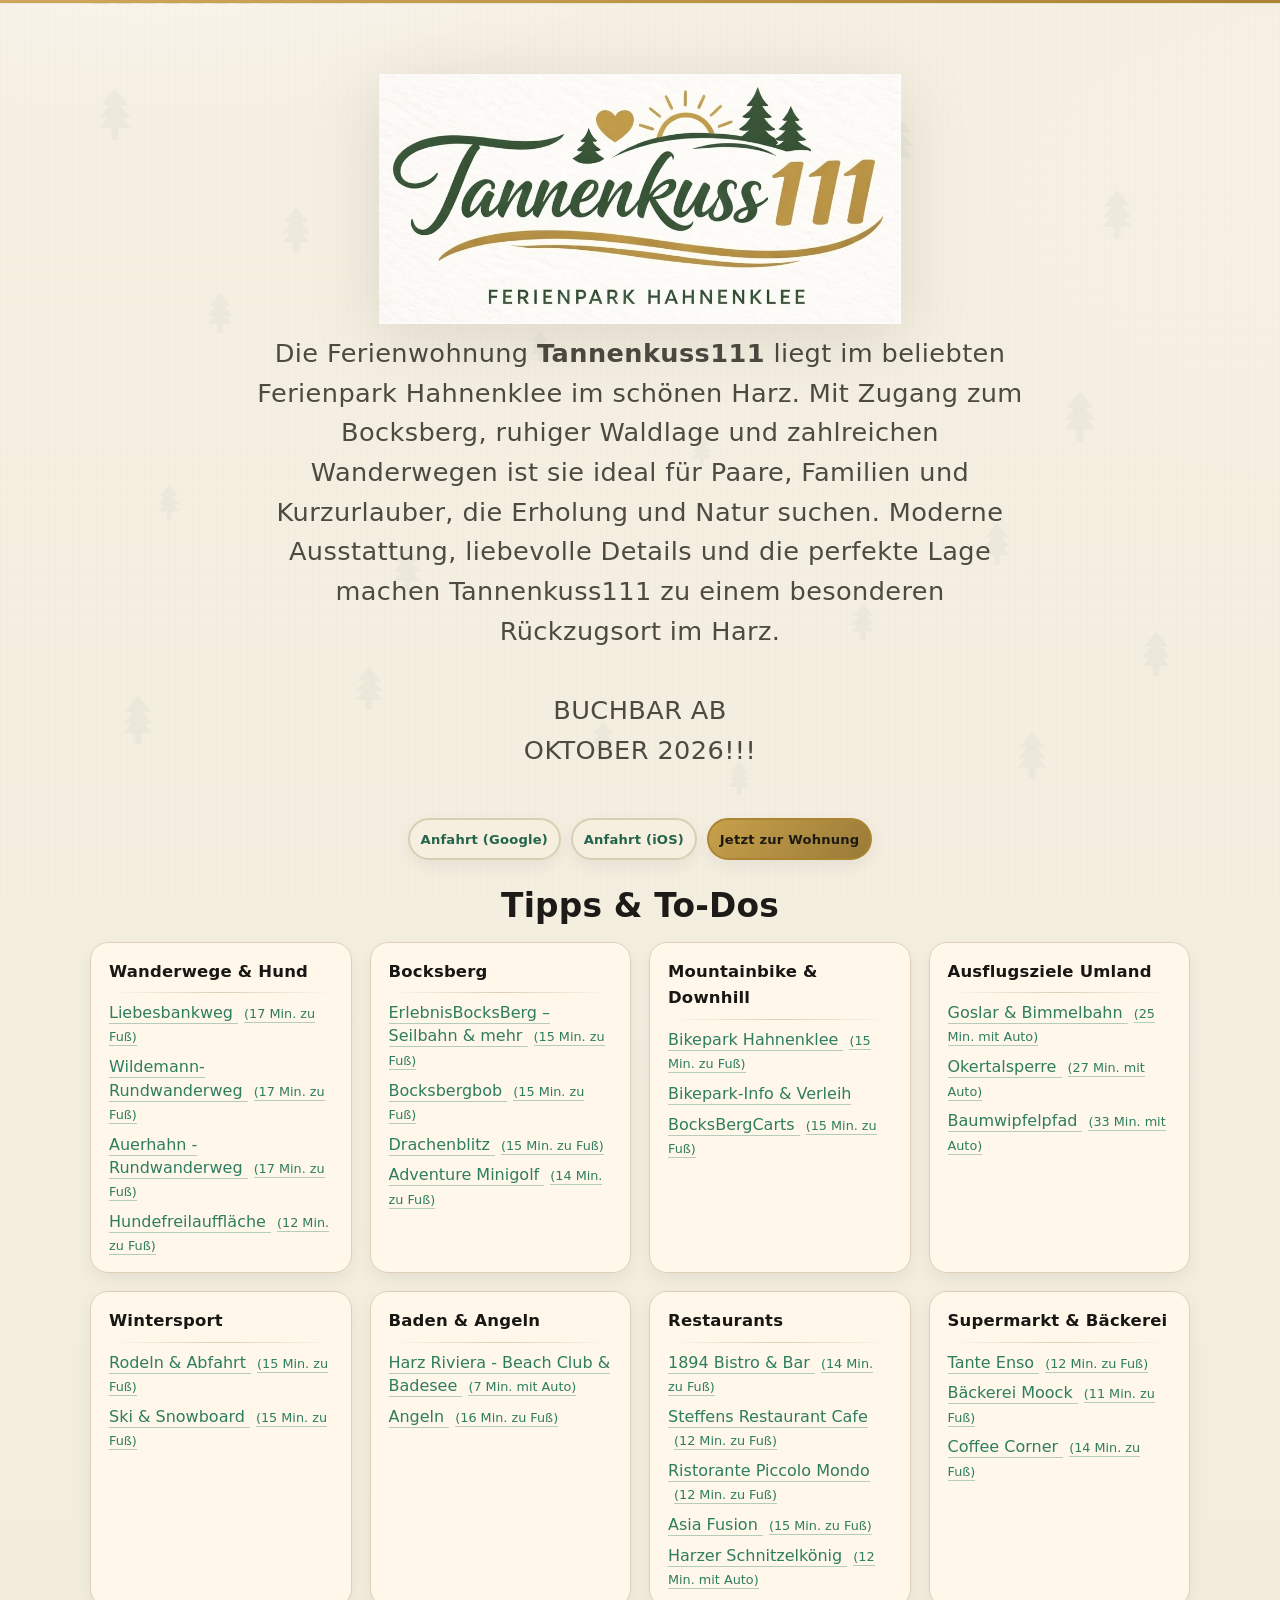
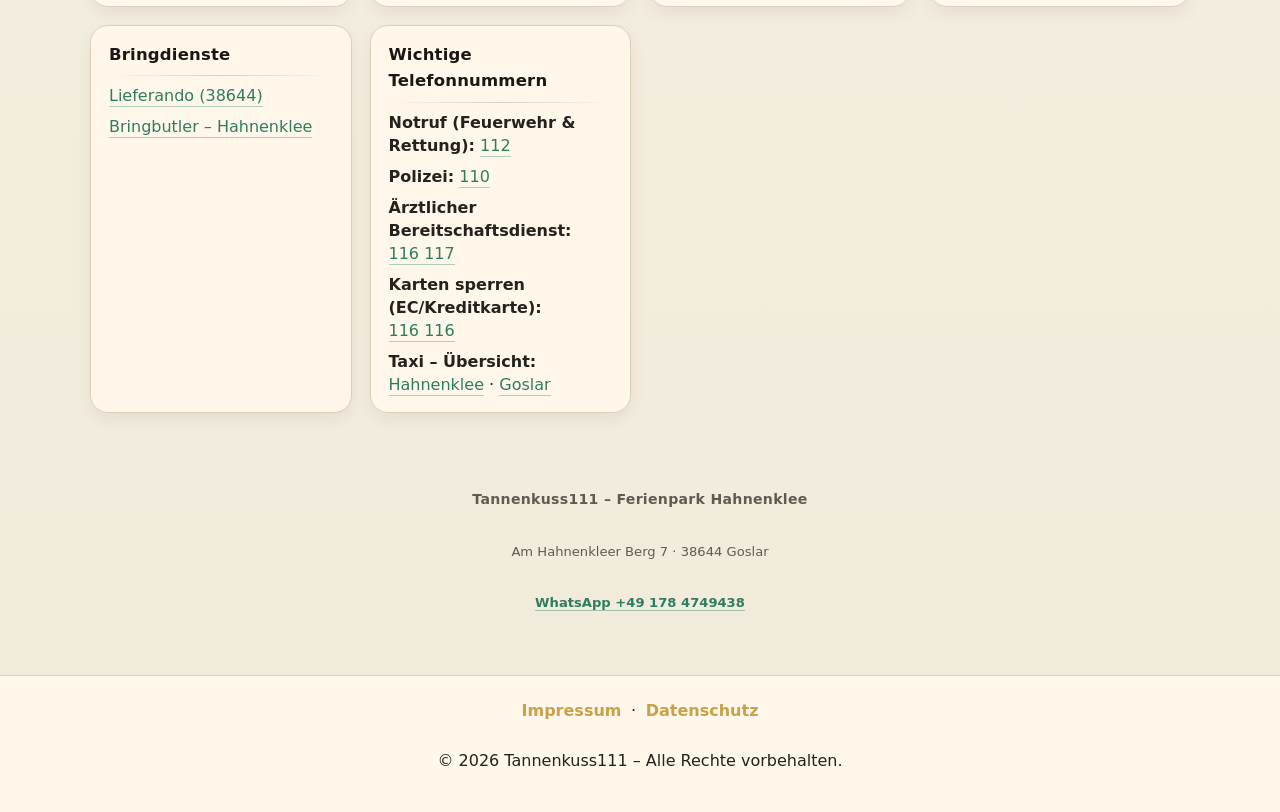
==== index.html @ 1dd8208a "Update index.html" ====
<!doctype html>
<html lang="de">
<head>
<!-- Standard SVG Favicon -->
<link rel="icon" type="image/svg+xml" href="assets/favicon.svg">

<!-- PNG Fallback 32x32 -->
<link rel="icon" type="image/png" sizes="32x32" href="assets/favicon-32.png">

<!-- Apple iPhone / iPad Icon -->
<link rel="apple-touch-icon" href="assets/apple-touch-icon.png">

<!-- Android / Chrome Icon -->
<link rel="icon" type="image/png" sizes="192x192" href="assets/icon-192.png">

  <meta charset="utf-8">
  <meta name="viewport" content="width=device-width, initial-scale=1">
  <title>Tannenkuss111 – Ferienwohnung Hahnenklee | Harz</title>

  <meta name="description" content="Tannenkuss111 – Moderne & ruhige Ferienwohnung im Ferienpark Hahnenklee im Harz. Perfekt für Erholung, Wandern & Natur.">

  <meta name="robots" content="index, follow">

  <meta property="og:title" content="Tannenkuss111 – Ferienwohnung Hahnenklee">
  <meta property="og:description" content="Moderne Ferienwohnung im Harz. Perfekt zum Entspannen und Wandern.">
  <meta property="og:image" content="https://tannenkuss111.de/assets/tkus111.jpg">
  <meta property="og:url" content="https://tannenkuss111.de/">
  <meta property="og:type" content="website">

  <link rel="canonical" href="https://tannenkuss111.de/">

  <!-- WICHTIG: CSS EINBINDEN -->
  <link rel="stylesheet" href="styles.css">
</head>

<body>
  <a class="skip-link" href="#content">Zum Inhalt springen</a>

  <header class="topbar" aria-label="Kopfbereich">
    <div class="container">
      <div class="brand-dots" aria-hidden="true"></div>
    </div>
  </header>

  <main id="content">
<!-- HERO -->
<section class="hero reveal" aria-label="Tannenkuss111 Übersicht">
  <div class="container hero-inner">

    <!-- Logo wieder richtig -->
    <img class="logo" src="assets/tkus111.jpg" alt="Tannenkuss111 Logo">

    <!-- Neuer schöner Schreibschrift-Text, zentriert -->
<p class="hero-text">
  Die Ferienwohnung <strong>Tannenkuss111</strong> liegt im beliebten Ferienpark Hahnenklee im schönen Harz.  
  Mit Zugang zum Bocksberg, ruhiger Waldlage und zahlreichen Wanderwegen ist sie ideal für Paare, Familien und Kurzurlauber, die Erholung und Natur suchen.  
  Moderne Ausstattung, liebevolle Details und die perfekte Lage machen Tannenkuss111 zu einem besonderen Rückzugsort im Harz.<BR><BR>BUCHBAR AB<BR>OKTOBER 2026!!!
</p>
  </div>
</section>
    <!-- Reihenfolge: Google → Airbnb → Apple (Apple mit Airbnb getauscht) -->
        <div class="cta-buttons" role="group" aria-label="Schnellzugriff">
          <a id="googleLink" class="btn btn-map" href="#" target="_blank" rel="noopener">Anfahrt&nbsp;(Google)</a>
          <a id="appleLink" class="btn btn-map" href="#" target="_blank" rel="noopener">Anfahrt&nbsp;(iOS)</a>
          <a id="airbnbLink" class="btn btn-primary" href="#" target="_blank" rel="noopener">Jetzt zur Wohnung</a>  
        </div>
      </div>
    </section>

    <!-- TIPPS -->
    <section class="tips section-pad reveal" aria-labelledby="tips-heading">
      <div class="container">
        <h2 id="tips-heading" class="section-title section-title-center">Tipps &amp; To‑Dos</h2>

        <div class="tip-groups">

          <!-- Wanderwege &amp; Hund -->
          <article class="tip-card">
            <h3>Wanderwege &amp; Hund</h3>
            <ul class="linklist">
     <li>
  <a href="https://www.liebesbankweg.de/" target="_blank" rel="noopener">
    Liebesbankweg
</a>
  <a class="dist" href="https://maps.apple.com/?saddr=Am+Hahnenkleer+Berg+7+Hahnenklee&daddr=Stabkirche+Hahnenklee&dirflg=w" target="_blank" rel="noopener">
    (17 Min. zu Fuß)
  </a>
</li>
    <li>
  <a href="https://www.harzinfo.de/erlebnisse/tour/wildemann-rundwanderweg-hahnenklee-nach-wildemann" target="_blank" rel="noopener">
    Wildemann-Rundwanderweg
</a>
  <a class="dist" href="https://maps.apple.com/?saddr=Am+Hahnenkleer+Berg+7+Hahnenklee&daddr=Stabkirche+Hahnenklee&dirflg=w" target="_blank" rel="noopener">
    (17 Min. zu Fuß)
  </a>
</li>

     <li>
  <a href="https://touren.harzinfo.de/de/tour/wanderung/auerhahn-rundwanderweg-auerhahn-um-hahnenklee/13100515/#dmdtab=oax-tab1" target="_blank" rel="noopener">
    Auerhahn - Rundwanderweg
</a>
  <a class="dist" href="https://maps.apple.com/?saddr=Am+Hahnenkleer+Berg+7+Hahnenklee&daddr=Stabkirche+Hahnenklee&dirflg=w" target="_blank" rel="noopener">
    (17 Min. zu Fuß)
  </a>
</li>
              <li>
  <a href="https://www.hahnenklee.de/natur/freizeitaktiviaeten-hahnenklee/hundefreilaufflaeche" target="_blank" rel="noopener">
    Hundefreilauffläche
</a>
  <a class="dist" href="https://maps.apple.com/?saddr=Am+Hahnenkleer+Berg+7+Hahnenklee&daddr=Lautenthaler+Straße+16+Hahnenklee&dirflg=w" target="_blank" rel="noopener">
    (12 Min. zu Fuß)
  </a>
</li>
            </ul>
          </article>

          <!-- Bocksberg -->
          <article class="tip-card">
            <h3>Bocksberg</h3>
            <ul class="linklist">
              <li>
  <a href="https://www.erlebnisbocksberg.de/sommersaison/kabinenbahn/" target="_blank" rel="noopener">
    ErlebnisBocksBerg – Seilbahn & mehr
</a>
  <a class="dist" href="https://maps.apple.com/?saddr=Am+Hahnenkleer+Berg+7+Hahnenklee&daddr=Rathausstraße+6+Hahnenklee&dirflg=w" target="_blank" rel="noopener">
    (15 Min. zu Fuß)
  </a>
</li>
              <li>
  <a href="https://www.erlebnisbocksberg.de/sommersaison/sommerrodelbahn/" target="_blank" rel="noopener">
    Bocksbergbob
</a>
  <a class="dist" href="https://maps.apple.com/?saddr=Am+Hahnenkleer+Berg+7+Hahnenklee&daddr=Rathausstraße+6+Hahnenklee&dirflg=w" target="_blank" rel="noopener">
    (15 Min. zu Fuß)
  </a>
</li>

              <li>
  <a href="https://www.erlebnisbocksberg.de/sommersaison/drachenblitz-sommerrodelbahn-2-0/" target="_blank" rel="noopener">
   Drachenblitz
</a>
  <a class="dist" href="https://maps.apple.com/?saddr=Am+Hahnenkleer+Berg+7+Hahnenklee&daddr=Rathausstraße+6+Hahnenklee&dirflg=w" target="_blank" rel="noopener">
    (15 Min. zu Fuß)
  </a>
</li>
              <li>
  <a href="https://harzspots.com/attraktionen/outdoor/spot/adventure-golf-anlage/" target="_blank" rel="noopener">
   Adventure Minigolf
</a>
  <a class="dist" href="https://maps.apple.com/?saddr=Am+Hahnenkleer+Berg+7+Hahnenklee&daddr=Rathausstraße+8+Hahnenklee&dirflg=w" target="_blank" rel="noopener">
    (14 Min. zu Fuß)
  </a>
</li>
            </ul>
          </article>

          <!-- Mountainbike -->
          <article class="tip-card">
            <h3>Mountainbike &amp; Downhill</h3>
            <ul class="linklist">
        <li>
  <a href="https://bikepark-hahnenklee.de/" target="_blank" rel="noopener">
   Bikepark Hahnenklee
</a>
  <a class="dist" href="https://maps.apple.com/?saddr=Am+Hahnenkleer+Berg+7+Hahnenklee&daddr=Rathausstraße+6+Hahnenklee&dirflg=w" target="_blank" rel="noopener">
    (15 Min. zu Fuß)
  </a>
</li>
              <li><a href="https://www.erlebnisbocksberg.de/sommersaison/bikepark-bikeshop/" target="_blank" rel="noopener">Bikepark‑Info &amp; Verleih</a></li>
              <li>
  <a href="https://www.erlebnisbocksberg.de/sommersaison/bocksbergcarts/" target="_blank" rel="noopener">
   BocksBergCarts
</a>
  <a class="dist" href="https://maps.apple.com/?saddr=Am+Hahnenkleer+Berg+7+Hahnenklee&daddr=Rathausstraße+6+Hahnenklee&dirflg=w" target="_blank" rel="noopener">
    (15 Min. zu Fuß)
  </a>
</li>
            </ul>
          </article>
          
          <!-- Ausflugsziele Umland -->
          <article class="tip-card">
            <h3>Ausflugsziele Umland</h3>
            <ul class="linklist">
              <li>
  <a href="https://www.hahnenklee.de/natur/ausflugsziele-in-der-region/38-goslar-und-den-harz-erfahren-mit-der-bimmelbahn" target="_blank" rel="noopener">
   Goslar & Bimmelbahn
</a>
  <a class="dist" href="https://maps.apple.com/?saddr=Am+Hahnenkleer+Berg+7+Hahnenklee&daddr=Charley+Jacob+Straße+3+goslar&dirflg=d" target="_blank" rel="noopener">
    (25 Min. mit Auto)
  </a>
</li>
              <li>
  <a href="https://harzspots.com/erkunden/ausflugsziele/spot/okertalsperre/" target="_blank" rel="noopener">
   Okertalsperre
</a>
  <a class="dist" href="https://maps.apple.com/?saddr=Am+Hahnenkleer+Berg+7+Hahnenklee&daddr=Okertalsperre&dirflg=d" target="_blank" rel="noopener">
    (27 Min. mit Auto)
  </a>
</li>
              <li>
  <a href="https://www.baumwipfelpfad-harz.de/" target="_blank" rel="noopener">
   Baumwipfelpfad
</a>
  <a class="dist" href="https://maps.apple.com/?saddr=Am+Hahnenkleer+Berg+7+Hahnenklee&daddr=Nordhäuser+Straße+2C+bad+harzburg&dirflg=d" target="_blank" rel="noopener">
    (33 Min. mit Auto)
  </a>
</li>
            </ul>
          </article>

          <!-- Wintersport -->
          <article class="tip-card">
            <h3>Wintersport</h3>
            <ul class="linklist">
              <li>
  <a href="https://www.hahnenklee.de/natur/wintersport/abfahrt-rodeln" target="_blank" rel="noopener">
   Rodeln & Abfahrt
</a>
  <a class="dist" href="https://maps.apple.com/?saddr=Am+Hahnenkleer+Berg+7+Hahnenklee&daddr=Rathausstraße+6+Hahnenklee&dirflg=w" target="_blank" rel="noopener">
    (15 Min. zu Fuß)
  </a>
</li>
              <li>
  <a href="https://www.erlebnisbocksberg.de/wintersaison/ski-und-wintervergnuegen/" target="_blank" rel="noopener">
   Ski & Snowboard
</a>
  <a class="dist" href="https://maps.apple.com/?saddr=Am+Hahnenkleer+Berg+7+Hahnenklee&daddr=Rathausstraße+6+Hahnenklee&dirflg=w" target="_blank" rel="noopener">
    (15 Min. zu Fuß)
  </a>
</li>
            </ul>
          </article>

          <!-- Baden &amp; Angeln -->
          <article class="tip-card">
            <h3>Baden &amp; Angeln</h3>
            <ul class="linklist">
             <li>
                 <a href="https://www.harzriviera.de/" target="_blank" rel="noopener">
   Harz Riviera - Beach Club & Badesee
</a>
  <a class="dist" href="https://maps.apple.com/?saddr=Am+Hahnenkleer+Berg+7+Hahnenklee&daddr=Harz+Riviera+Beach+Club&dirflg=d" target="_blank" rel="noopener">
    (7 Min. mit Auto)
  </a>
</li>
              <li>
  <a href="https://www.hahnenklee.de/aktiv-erleben/wasseraktivitaeten/angeln-in-hahnenklee/" target="_blank" rel="noopener">
   Angeln
</a>
  <a class="dist" href="https://maps.apple.com/?saddr=Am+Hahnenkleer+Berg+7+Hahnenklee&daddr=Kranicher+Teich+Hahnenklee&dirflg=w" target="_blank" rel="noopener">
    (16 Min. zu Fuß)
  </a>
</li>
            </ul>
          </article>

          <!-- Restaurants -->
          <article class="tip-card">
            <h3>Restaurants</h3>
            <ul class="linklist">
<li>
  <a href="https://www.1894bistrobar.de/" target="_blank" rel="noopener">
    1894 Bistro & Bar
</a>
  <a class="dist" href="https://maps.apple.com/?saddr=Am+Hahnenkleer+Berg+7+Hahnenklee&daddr=1894+Bistro+%26+Bar+Hahnenklee&dirflg=w" target="_blank" rel="noopener">
    (14 Min. zu Fuß)
  </a>
</li>
<li>
  <a href="https://www.steffens-hotel.de/" target="_blank" rel="noopener">
    Steffens Restaurant Cafe
</a>
  <a class="dist" href="https://maps.apple.com/?saddr=Am+Hahnenkleer+Berg+7+Hahnenklee&daddr=SteffensHotel+Restaurant+Cafe+Hahnenklee&dirflg=w" target="_blank" rel="noopener">
    (12 Min. zu Fuß)
  </a>
</li>
 <li>
  <a href="https://www.tripadvisor.de/Restaurant_Review-g198399-d4597108-Reviews-Piccolo_Mondo_Hahnenklee-Goslar_Lower_Saxony.html" target="_blank" rel="noopener">
    Ristorante Piccolo Mondo
</a>
  <a class="dist" href="https://maps.apple.com/?saddr=Am+Hahnenkleer+Berg+7+Hahnenklee&daddr=Kurhausweg+1+38644+Goslar&dirflg=w" target="_blank" rel="noopener">
    (12 Min. zu Fuß)
  </a>
</li>
  <li>
  <a href="https://68asiafusion.com/menu-pdf.html" target="_blank" rel="noopener">
    Asia Fusion
</a>
  <a class="dist" href="https://maps.apple.com/?saddr=Am+Hahnenkleer+Berg+7+Hahnenklee&daddr=Rathausstr.+7+Hahnenklee&dirflg=w" target="_blank" rel="noopener">
    (15 Min. zu Fuß)
  </a>
  </li>
    <li>
  <a href="https://www.harzer-schnitzelkoenig.de/" target="_blank" rel="noopener">
    Harzer Schnitzelkönig
</a>
  <a class="dist" href="https://maps.apple.com/?saddr=Am+Hahnenkleer+Berg+7+Hahnenklee&daddr=Wildemanner+Str.9+38685+Lautenthal&dirflg=d" target="_blank" rel="noopener">
    (12 Min. mit Auto)
  </a>
</li>
            </ul>
          </article>
          
          <!-- Supermarkt &amp; Bäckerei -->
          <article class="tip-card">
            <h3>Supermarkt &amp; Bäckerei</h3>
            <ul class="linklist">
              <li>
  <a href="https://www.tanteenso.de/content/tanteenso/standorte/hahnenklee" target="_blank" rel="noopener">
   Tante Enso
</a>
  <a class="dist" href="https://maps.apple.com/?saddr=Am+Hahnenkleer+Berg+7+Hahnenklee&daddr=Rathausstraße+21+Hahnenklee&dirflg=w" target="_blank" rel="noopener">
    (12 Min. zu Fuß)
  </a>
</li>
              <li>
  <a href="https://www.baeckerei-moock.de/baeckereien-cafes-im-harz/#hahnenklee" target="_blank" rel="noopener">
   Bäckerei Moock
</a>
  <a class="dist" href="https://maps.apple.com/?saddr=Am+Hahnenkleer+Berg+7+Hahnenklee&daddr=Hindenburgplatz+1+Hahnenklee&dirflg=w" target="_blank" rel="noopener">
    (11 Min. zu Fuß)
  </a>
</li>
              <li>
  <a href="https://de.restaurantguru.com/Coffee-Corner-Hahnenklee-Goslar" target="_blank" rel="noopener">
   Coffee Corner
</a>
  <a class="dist" href="https://maps.apple.com/?saddr=Am+Hahnenkleer+Berg+7+Hahnenklee&daddr=Rathausstraße+13+Hahnenklee&dirflg=w" target="_blank" rel="noopener">
    (14 Min. zu Fuß)
  </a>
</li>
            </ul>
          </article>

          <!-- Bringdienste -->
          <article class="tip-card">
            <h3>Bringdienste</h3>
            <ul class="linklist">
              <li><a href="https://www.lieferando.de/lieferservice/essen/braunschweig-goslar-38644" target="_blank" rel="noopener">Lieferando (38644)</a></li>
              <li><a href="https://www.bringbutler.de/suchergebnis_poid_40242_plz_38644_city_Goslar%20Hahnenklee.php" target="_blank" rel="noopener">Bringbutler – Hahnenklee</a></li>
            </ul>
          </article>


          <!-- Wichtige Telefonnummern -->
          <article class="tip-card">
            <h3>Wichtige Telefonnummern</h3>
            <ul class="linklist">
              <li><strong>Notruf (Feuerwehr &amp; Rettung):</strong> <a href="tel:112">112</a></li>
              <li><strong>Polizei:</strong> <a href="tel:110">110</a></li>
              <li><strong>Ärztlicher Bereitschaftsdienst:</strong> <a href="tel:116117">116&nbsp;117</a></li>
              <li><strong>Karten sperren (EC/Kreditkarte):</strong> <a href="tel:116116">116&nbsp;116</a></li>
              <li><strong>Taxi – Übersicht:</strong>
                <a href="https://www.google.com/maps/search/Taxi+Hahnenklee" target="_blank" rel="noopener">Hahnenklee</a> ·
                <a href="https://www.google.com/maps/search/Taxi+Goslar" target="_blank" rel="noopener">Goslar</a>
              </li>
            </ul>
          </article>
        </div>
      </div>
    </section>

    <!-- Adresse -->
    <section class="address section-pad reveal" aria-label="Adresse Tannenkuss111">
      <div class="container address-inner">
        <p class="address-title">Tannenkuss111 – Ferienpark Hahnenklee</p>
        <p class="address-lines">Am Hahnenkleer Berg 7 · 38644 Goslar</p>
        <p class="wa"><a class="wa-link" href="https://wa.me/491784749438" target="_blank" rel="noopener">WhatsApp&nbsp;+49&nbsp;178&nbsp;4749438</a></p>
      </div>
    </section>
  </main>

  <footer class="site-footer reveal" aria-label="Fußbereich">
    <div class="container footer-inner">
      <nav aria-label="Rechtliches">
        <a href="impressum.html">Impressum</a>
        <span aria-hidden="true">·</span>
        <a href="datenschutz.html">Datenschutz</a>
      </nav>
      <p class="copyright">© <span id="year"></span> Tannenkuss111 – Alle Rechte vorbehalten.</p>
    </div>
  </footer>

  <script>
    // Jahr im Footer
    document.getElementById('year').textContent = new Date().getFullYear();

    // Links aus TK_CONFIG setzen (Directions-Links für Apple & Google + Airbnb)
    (function(){
      const cfg = window.TK_CONFIG || {};

      // Ziel (Adresse oder Koordinaten) aufbereiten
      const hasLatLng = cfg.latlng && /-?\d+\.?\d*,\s*-?\d+\.?\d*/.test(cfg.latlng);
      const destRaw = hasLatLng ? cfg.latlng.replace(/\s+/g,'') : (cfg.destinationAddress || '').trim();
      const destEncoded = encodeURIComponent(destRaw || 'Tannenkuss111 Ferienpark Hahnenklee');

      // Google: DIRECTIONS
      const g = document.getElementById('googleLink');
      if (g) g.href = "https://www.google.com/maps/dir/?api=1&destination=Am+Hahnenkleer+Berg+7%2C+38644+Goslar";

      // Apple: DIREKT Routenplaner
      const apple = document.getElementById('appleLink');
      if (apple) apple.href = "https://maps.apple.com/?daddr=Am+Hahnenkleer+Berg+7%2C+38644+Goslar";

      // Airbnb
      const ab = document.getElementById('airbnbLink');
      if (ab) ab.href = "https://tannenkuss111.github.io/tannenkuss111-Bilder/";
    })();

    // Reveal-Animation
    (function(){
      const els = document.querySelectorAll('.reveal');
      if (!('IntersectionObserver' in window)) { els.forEach(el => el.classList.add('revealed')); return; }
      const io = new IntersectionObserver((entries)=>{
        for (const e of entries){
          if (e.isIntersecting){ e.target.classList.add('revealed'); io.unobserve(e.target); }
        }
      }, {threshold: 0.01});
      els.forEach(el => io.observe(el));
    })();
  </script>
</body>
</html>
---- styles.css ----
/* =============================
   Tannenkuss111 – modern, warm, logo-inspiriert
   - Warmbeiger Hintergrund + dezentes Papierkorn
   - Dünne Gold-Top-Border
   - 20 Tannen (größer & etwas dunkler) – jetzt einen Tick heller
   - Hero → Tipps Abstand kompakt
   - Maps-Buttons heller (zum Logo-Hintergrund passend)
============================== */

:root{
  --ink:#23221d; --muted:#5e5b51;
  --cream:#f1ebdc;              /* Grundfläche (warm) */
  --paper:#fff7ea;              /* Cards / Kontrast */
  --line:#deceb7;               /* feine Linien */

  --gold:#c8a14b; --gold-700:#ab8531;
  --green:#2e7d5f; --green-700:#23644c;

  --ring: color-mix(in oklch, var(--green) 62%, white);
  --shadow-sm:0 6px 18px rgba(0,0,0,.06);
  --shadow-md:0 18px 40px rgba(0,0,0,.10);
  --radius-lg:18px;

  /* Tanne als Data-URI (leicht heller gemacht: opacity im SVG reduziert) */
  --tree-svg: url("data:image/svg+xml;utf8,\
<svg xmlns='http://www.w3.org/2000/svg' viewBox='0 0 64 64'>\
<path d='M32 4l15 19h-9l11 13h-9l9 11H15l9-11h-9l11-13h-9L32 4z' fill='%232e7d5f' opacity='0.30'/>\
<rect x='28' y='46' width='8' height='14' rx='1.5' fill='%232e7d5f' opacity='0.30'/>\
</svg>");
}

*{box-sizing:border-box}
html{scroll-behavior:smooth}
body{
  margin:0; color:var(--ink);
  font-family: ui-sans-serif, system-ui, -apple-system, Segoe UI, Roboto, Helvetica, Arial, 'Apple Color Emoji','Segoe UI Emoji';
  line-height:1.6;

  /* Warm & ruhig */
  background:
    radial-gradient(1100px 580px at 12% -8%, #ffffffb3, transparent 55%),
    radial-gradient(900px 520px at 110% 10%, #ffffff26 0, transparent 60%),
    linear-gradient(180deg, #f6f0e2, var(--cream));
}

/* Dünne Gold-Top-Border */
body::after{
  content:""; position:fixed; left:0; top:0; right:0; height:3px; z-index:9999;
  background: linear-gradient(90deg, color-mix(in oklch, var(--gold) 92%, #fff), var(--gold-700));
  box-shadow: 0 1px 0 rgba(0,0,0,.05);
  pointer-events:none;
}

/* 20 Tannen + Paper Grain – fixiert hinter allem */
html::before{
  content:""; position:fixed; inset:0; z-index:-2; pointer-events:none;

  background-image:
    var(--tree-svg), var(--tree-svg), var(--tree-svg), var(--tree-svg),
    var(--tree-svg), var(--tree-svg), var(--tree-svg), var(--tree-svg),
    var(--tree-svg), var(--tree-svg), var(--tree-svg), var(--tree-svg),
    var(--tree-svg), var(--tree-svg), var(--tree-svg), var(--tree-svg),
    var(--tree-svg), var(--tree-svg), var(--tree-svg), var(--tree-svg),
    /* feines Papierkorn */
    repeating-linear-gradient(90deg, #00000010 0 1px, #0000 1px 6px),
    repeating-linear-gradient(0deg,  #00000008 0 1px, #0000 1px 5px);

  background-repeat:
    no-repeat, no-repeat, no-repeat, no-repeat,
    no-repeat, no-repeat, no-repeat, no-repeat,
    no-repeat, no-repeat, no-repeat, no-repeat,
    no-repeat, no-repeat, no-repeat, no-repeat,
    no-repeat, no-repeat, no-repeat, no-repeat,
    repeat, repeat;

  /* Größen (doppelt, wie gewünscht) */
  background-size:
    60px, 52px, 44px, 68px,
    56px, 40px, 52px, 36px,
    48px, 56px, 44px, 52px,
    46px, 40px, 58px, 34px,
    50px, 42px, 38px, 54px,
    auto,  auto;

  background-position:
    7% 10%, 22% 24%, 38% 16%, 71% 13%,
    89% 22%, 12% 56%, 31% 64%, 55% 50%,
    79% 61%, 9% 82%, 47% 84%, 92% 74%,
    16% 34%, 64% 28%, 86% 46%, 42% 38%,
    28% 78%, 68% 70%, 58% 88%, 82% 86%,
    0 0, 0 0;

  /* Sichtbarkeit einen Tick heller als zuvor */
  opacity:.14; /* ggf. mit .12/.16 feinjustieren */
  filter: saturate(0.95);
}

/* Container & Grundlayout */
.container{width:min(1100px,92%); margin-inline:auto}
.skip-link{position:absolute; inset:auto auto auto -9999px; background:#fff; padding:.6rem 1rem; border-radius:.75rem; box-shadow:var(--shadow-sm)}
.skip-link:focus{left:14px; top:14px; outline:3px solid var(--ring); z-index:1000}

.topbar{position:sticky; top:0; z-index:50; backdrop-filter:saturate(1.05) blur(6px)}
.brand-dots{height:4px; width:100%;
  background:
    linear-gradient(90deg, color-mix(in oklch, var(--green) 46%, white), transparent 30%),
    linear-gradient(90deg, color-mix(in oklch, var(--gold) 60%, white), transparent 40%);
  mask: radial-gradient(7px 7px at 10px 50%, #000 98%, transparent 100%) repeat-x left center / 24px 10px;
  opacity:.22;
}

/* HERO – kompakter Abstand */
.hero{position:relative; padding-top: clamp(18px, 6vw, 70px); padding-bottom: clamp(12px, 2.4vw, 18px)}
.hero-inner{display:flex; flex-direction:column; align-items:center; gap:10px}
.logo{display:block; width:min(540px,86vw); max-height:250px; object-fit:contain; filter: drop-shadow(0 12px 34px rgba(0,0,0,.10))}

/* Claim in leichter Schreibschrift (systemnah, ohne externe Fonts) */
.hero-sub{
  margin:6px 0 6px;
  font-size:clamp(1.0rem,2.6vw,2.0rem);
  color:var(--muted);
  letter-spacing:.2px;
  font-family: 'Montserrat', Arial, sans-serif ;justify;
  font-weight: 500;
}

/* CTA Buttons */
.cta-buttons{display:flex; flex-wrap:wrap; gap:10px; justify-content:center; margin-bottom:8px}
.btn{
  display:inline-flex; align-items:center; justify-content:center;
  padding:.52rem .68rem; border-radius:999px; border:2px solid transparent;
  text-decoration:none; font-weight:700; letter-spacing:.2px; box-shadow:var(--shadow-sm);
  transition: transform .14s ease, background .2s ease, color .2s ease, border-color .2s ease, box-shadow .2s ease;
  font-size:.82rem;
}

/* Airbnb (Gold) */
.btn-primary{color:#1d1a12; border-color:var(--gold-700);
  background: linear-gradient(135deg, var(--gold), color-mix(in oklch, var(--gold) 82%, black));
}
.btn-primary:hover{transform:translateY(-1px); box-shadow:var(--shadow-md);
  background: linear-gradient(135deg, color-mix(in oklch, var(--gold) 88%, black), var(--gold-700));
}

/* Maps (Apple/Google) – HELLER, am Logo-Hintergrund (paper/cream) orientiert */
.btn-map{
  color: var(--green-700);
  background: color-mix(in oklch, var(--green) 6%, var(--paper));
  border-color: color-mix(in oklch, var(--green) 28%, var(--paper));
}
.btn-map:hover{
  transform:translateY(-1px); box-shadow:var(--shadow-md);
  background: color-mix(in oklch, var(--green) 10%, var(--paper));
  border-color: color-mix(in oklch, var(--green) 40%, var(--paper));
}
.btn:focus-visible{outline:3px solid var(--ring)}
.btn:active{transform:translateY(0)}

/* Sektionen */
.section-pad{padding-top: clamp(8px, 1.5vw, 12px); padding-bottom: 48px}
.section-title{margin:0 0 .6rem; font-size:clamp(1.35rem, 2.6vw, 2.05rem); font-weight:850; letter-spacing:.2px; color: color-mix(in oklch, var(--ink) 88%, black)}
.section-title-center{text-align:center}

/* Cards */
.tip-groups{display:grid; gap:18px; grid-template-columns:repeat(auto-fit, minmax(260px, 1fr))}
.tip-card{position:relative; background:var(--paper); border:1px solid var(--line); border-radius: var(--radius-lg); padding: 16px 18px; box-shadow: var(--shadow-sm); transition: transform .18s ease, box-shadow .2s ease, border-color .2s ease, background .2s ease}
.tip-card:hover{transform:translateY(-2px); box-shadow:var(--shadow-md); border-color: color-mix(in oklch, var(--gold) 28%, var(--line))}
.tip-card h3{margin:0 0 8px; font-size:1.03rem; font-weight:800; letter-spacing:.2px; color: color-mix(in oklch, var(--ink) 82%, black); position:relative; padding-bottom:8px}
.tip-card h3::after{content:""; position:absolute; left:0; right:0; bottom:0; height:1px; background: linear-gradient(90deg, #0000, var(--line), #0000)}

/* Links */
.linklist{list-style:none; padding:0; margin:0; display:grid; gap:.48rem}
.linklist li{line-height:1.45}
.linklist a{color: var(--green); text-decoration: none; border-bottom: 1px solid color-mix(in oklch, var(--green) 35%, transparent); padding-bottom: 1px; transition: color .18s ease, border-color .18s ease, background .18s ease; word-break: break-word; overflow-wrap: anywhere}
.linklist a:hover{color: var(--green-700); border-bottom-color: var(--green-700)}
.meta{color:var(--muted); font-size:.92em}

/* Adresse */
.address-inner{display:flex; flex-direction:column; align-items:center; text-align:center; gap:4px}
.address-title{font-size:.88rem; font-weight:820; letter-spacing:.3px; color:var(--muted)}
.address-lines{font-size:.82rem; color:var(--muted)}
.wa{font-size:.82rem}
.wa-link{color:var(--green); font-weight:700; text-decoration:none; border-bottom:1px solid color-mix(in oklch, var(--green) 40%, transparent)}
.wa-link:hover{color:var(--green-700); border-bottom-color: var(--green-700)}

/* Footer */
.site-footer{border-top:1px solid var(--line); background: var(--paper)}
.footer-inner{display:flex; flex-direction:column; gap:8px; align-items:center; padding:22px 0}
.site-footer a{color: var(--gold); font-weight:600; text-decoration:none; border-bottom:1px solid transparent}
.site-footer a:hover{text-decoration:none; border-bottom-color: color-mix(in oklch, var(--gold) 56%, transparent)}
.site-footer nav{display:flex; gap:.6rem; align-items:center}

/* Reveal */
.reveal{opacity:0; transform:translateY(12px); transition:opacity .5s ease, transform .6s ease}
.reveal.revealed{opacity:1; transform:none}

/* Small phones */
@media (max-width:380px){
  .btn{font-size:.8rem; padding:.48rem .62rem}
}

/* Reduced Motion */
@media (prefers-reduced-motion: reduce){
  html{scroll-behavior:auto}
  .reveal{opacity:1 !important; transform:none !important}
  .btn, .tip-card, .logo{transition:none !important}
}

/* --- Schön zentrierter Schreibschrift-Text unter dem Logo --- */
.hero-text {
  max-width: 800px;
  margin: 0 auto 30px;
  text-align: center;

  font-family: system-ui, -apple-system, "Segoe UI", Roboto, Arial, sans-serif;

  font-size: clamp(1.1rem, 2.2vw, 1.6rem);
  line-height: 1.55;
  letter-spacing: 0.4px;
  color: #4c4a41;
  padding: 0 16px;
}
.dist {
  font-size: 0.8em;
  color: #777;
  margin-left: 6px;
  text-decoration: none;
}

.dist:hover {
  text-decoration: underline;
}
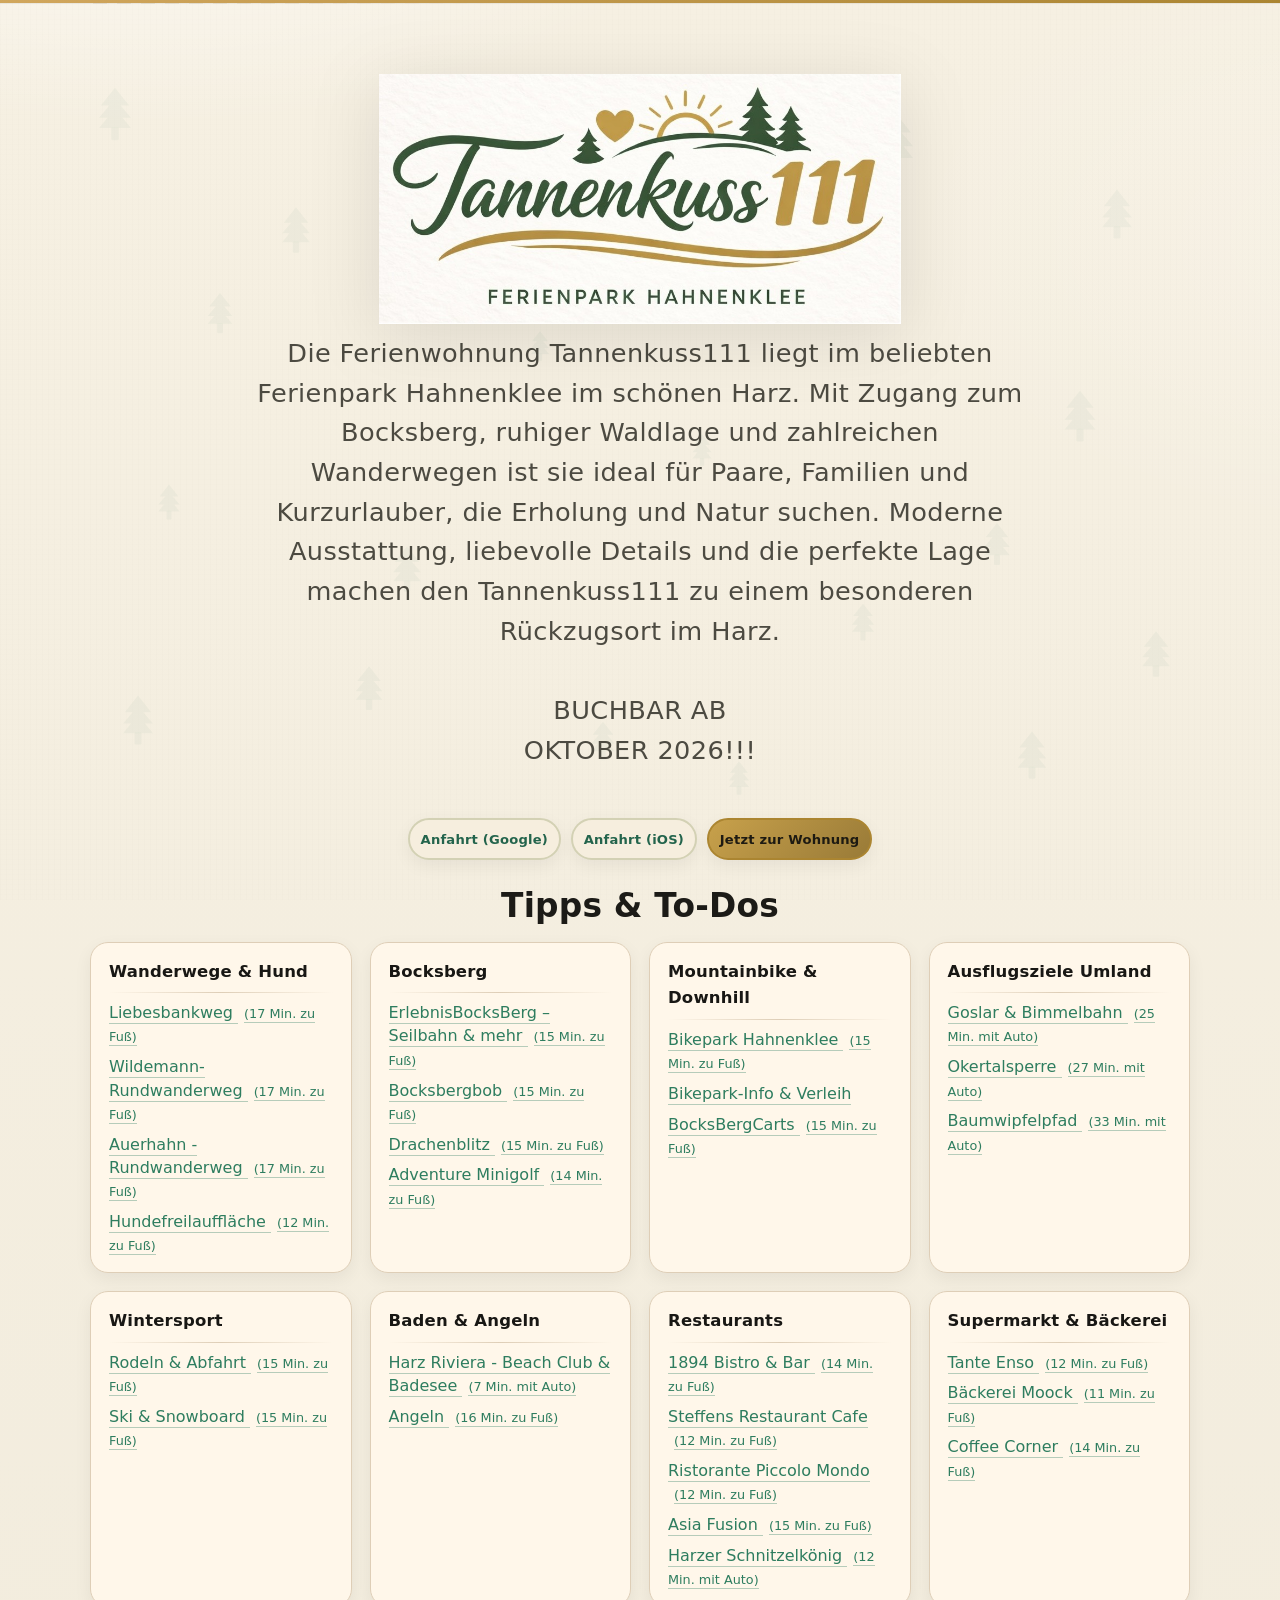
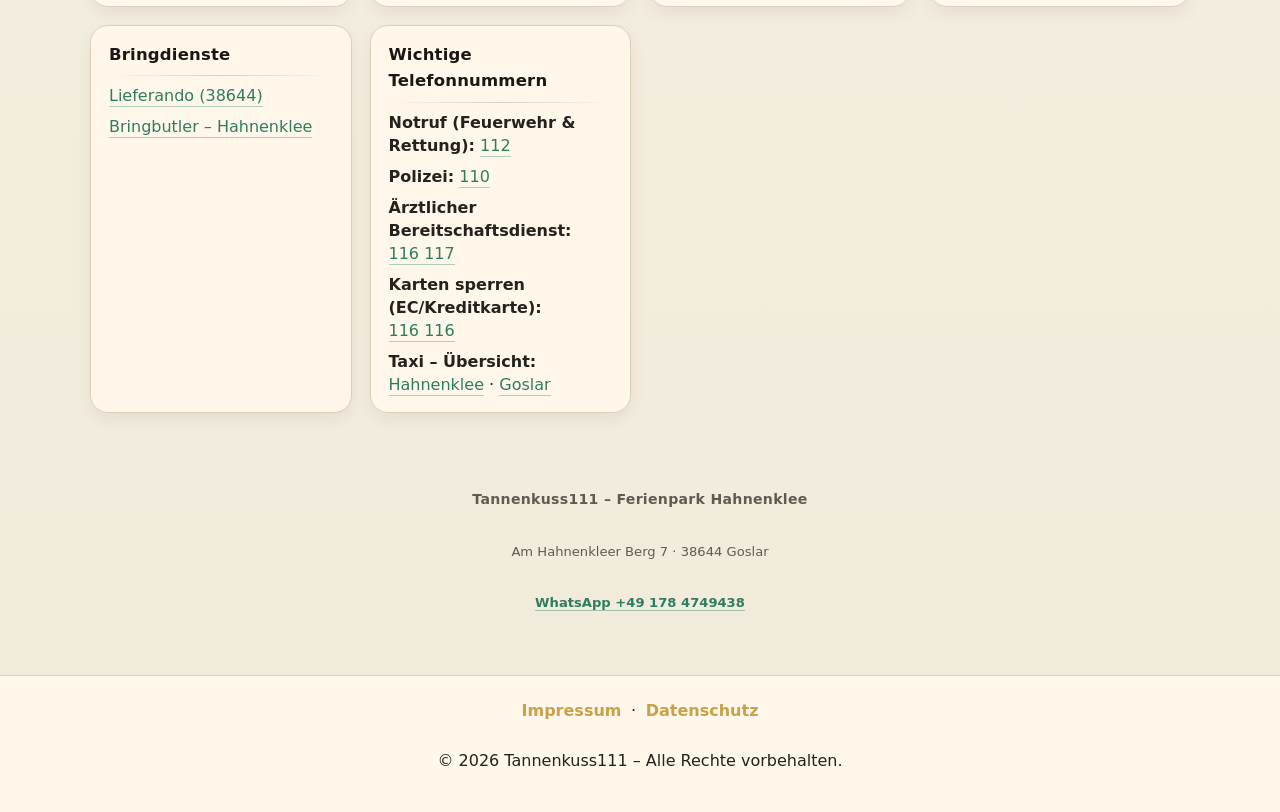
==== commit 1544afa4: "Update print statement from 'Hello' to 'Goodbye'" ====
--- a/index.html
+++ b/index.html
@@ -52,9 +52,9 @@
 
     <!-- Neuer schöner Schreibschrift-Text, zentriert -->
 <p class="hero-text">
-  Die Ferienwohnung <strong>Tannenkuss111</strong> liegt im beliebten Ferienpark Hahnenklee im schönen Harz.  
+  Die Ferienwohnung Tannenkuss111 liegt im beliebten Ferienpark Hahnenklee im schönen Harz.  
   Mit Zugang zum Bocksberg, ruhiger Waldlage und zahlreichen Wanderwegen ist sie ideal für Paare, Familien und Kurzurlauber, die Erholung und Natur suchen.  
-  Moderne Ausstattung, liebevolle Details und die perfekte Lage machen Tannenkuss111 zu einem besonderen Rückzugsort im Harz.<BR><BR>BUCHBAR AB<BR>OKTOBER 2026!!!
+  Moderne Ausstattung, liebevolle Details und die perfekte Lage machen den Tannenkuss111 zu einem besonderen Rückzugsort im Harz.<BR><BR>BUCHBAR AB<BR>OKTOBER 2026!!!
 </p>
   </div>
 </section>
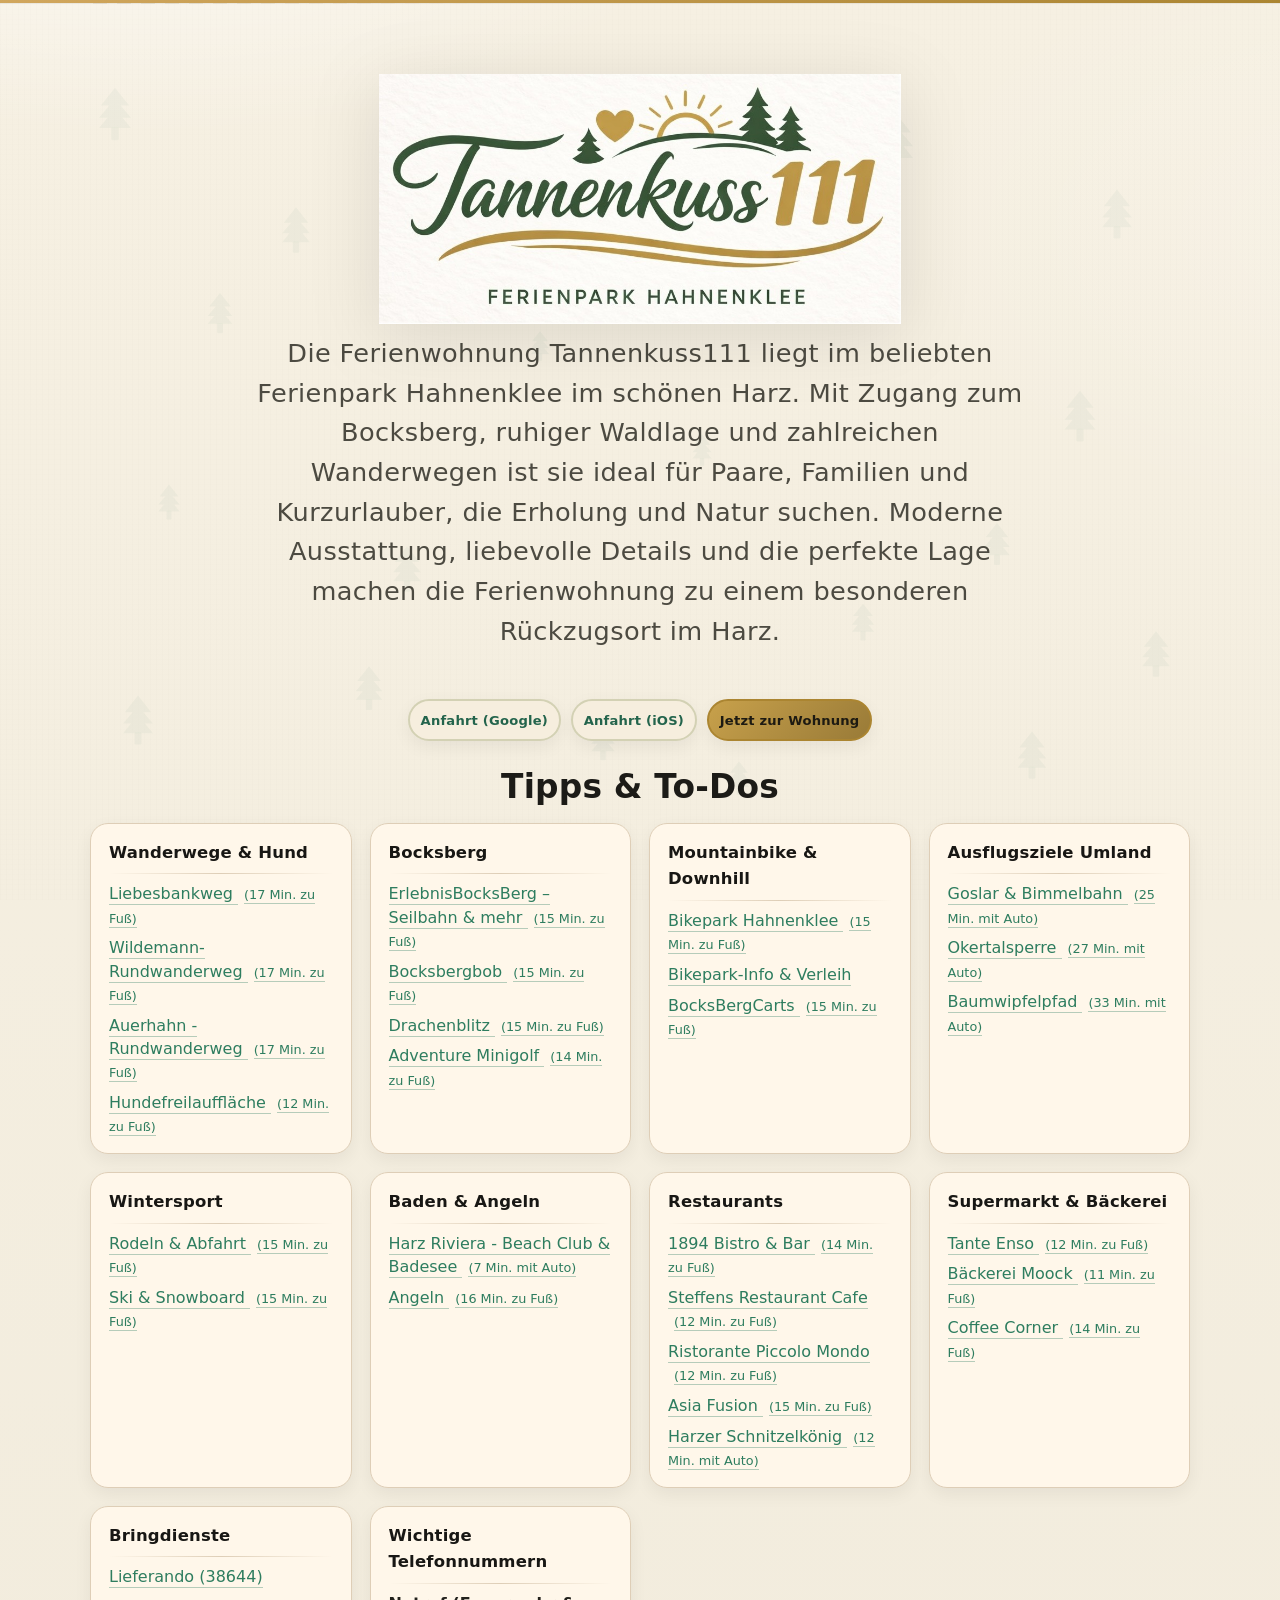
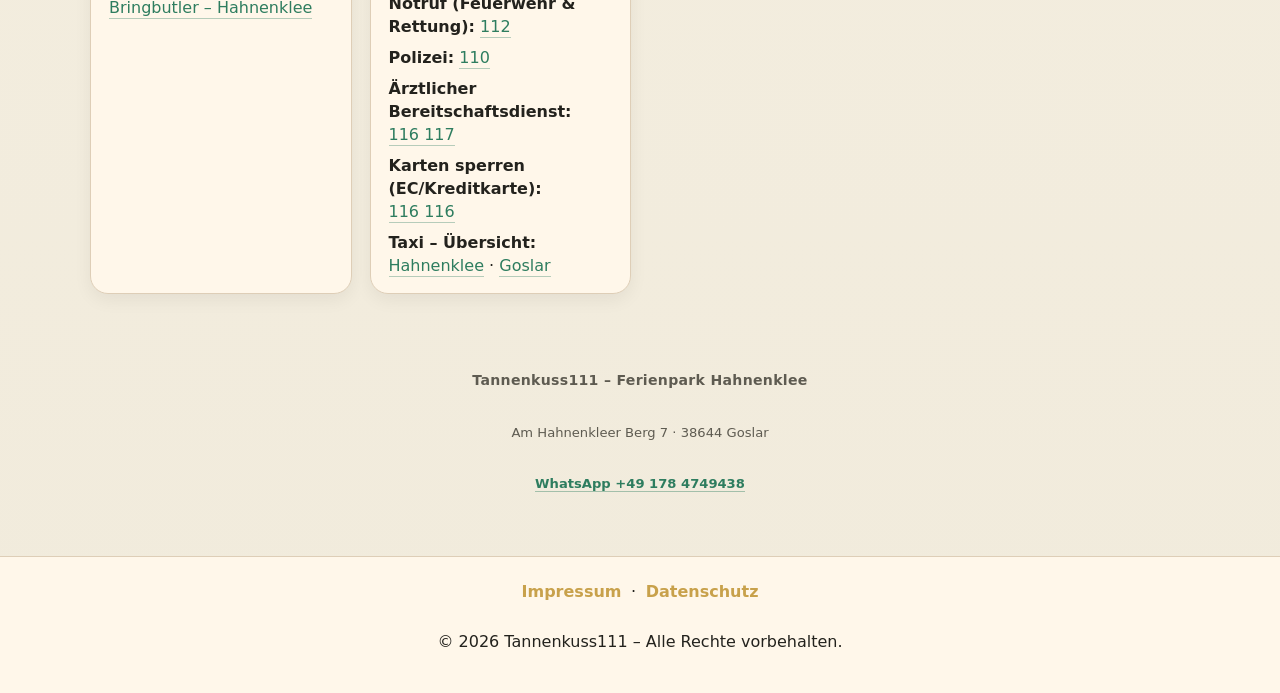
==== commit 4db5a524: "Update print statement from 'Hello' to 'Goodbye'" ====
--- a/index.html
+++ b/index.html
@@ -54,7 +54,7 @@
 <p class="hero-text">
   Die Ferienwohnung Tannenkuss111 liegt im beliebten Ferienpark Hahnenklee im schönen Harz.  
   Mit Zugang zum Bocksberg, ruhiger Waldlage und zahlreichen Wanderwegen ist sie ideal für Paare, Familien und Kurzurlauber, die Erholung und Natur suchen.  
-  Moderne Ausstattung, liebevolle Details und die perfekte Lage machen den Tannenkuss111 zu einem besonderen Rückzugsort im Harz.<BR><BR>BUCHBAR AB<BR>OKTOBER 2026!!!
+  Moderne Ausstattung, liebevolle Details und die perfekte Lage machen die Ferienwohnung zu einem besonderen Rückzugsort im Harz.<BR>
 </p>
   </div>
 </section>
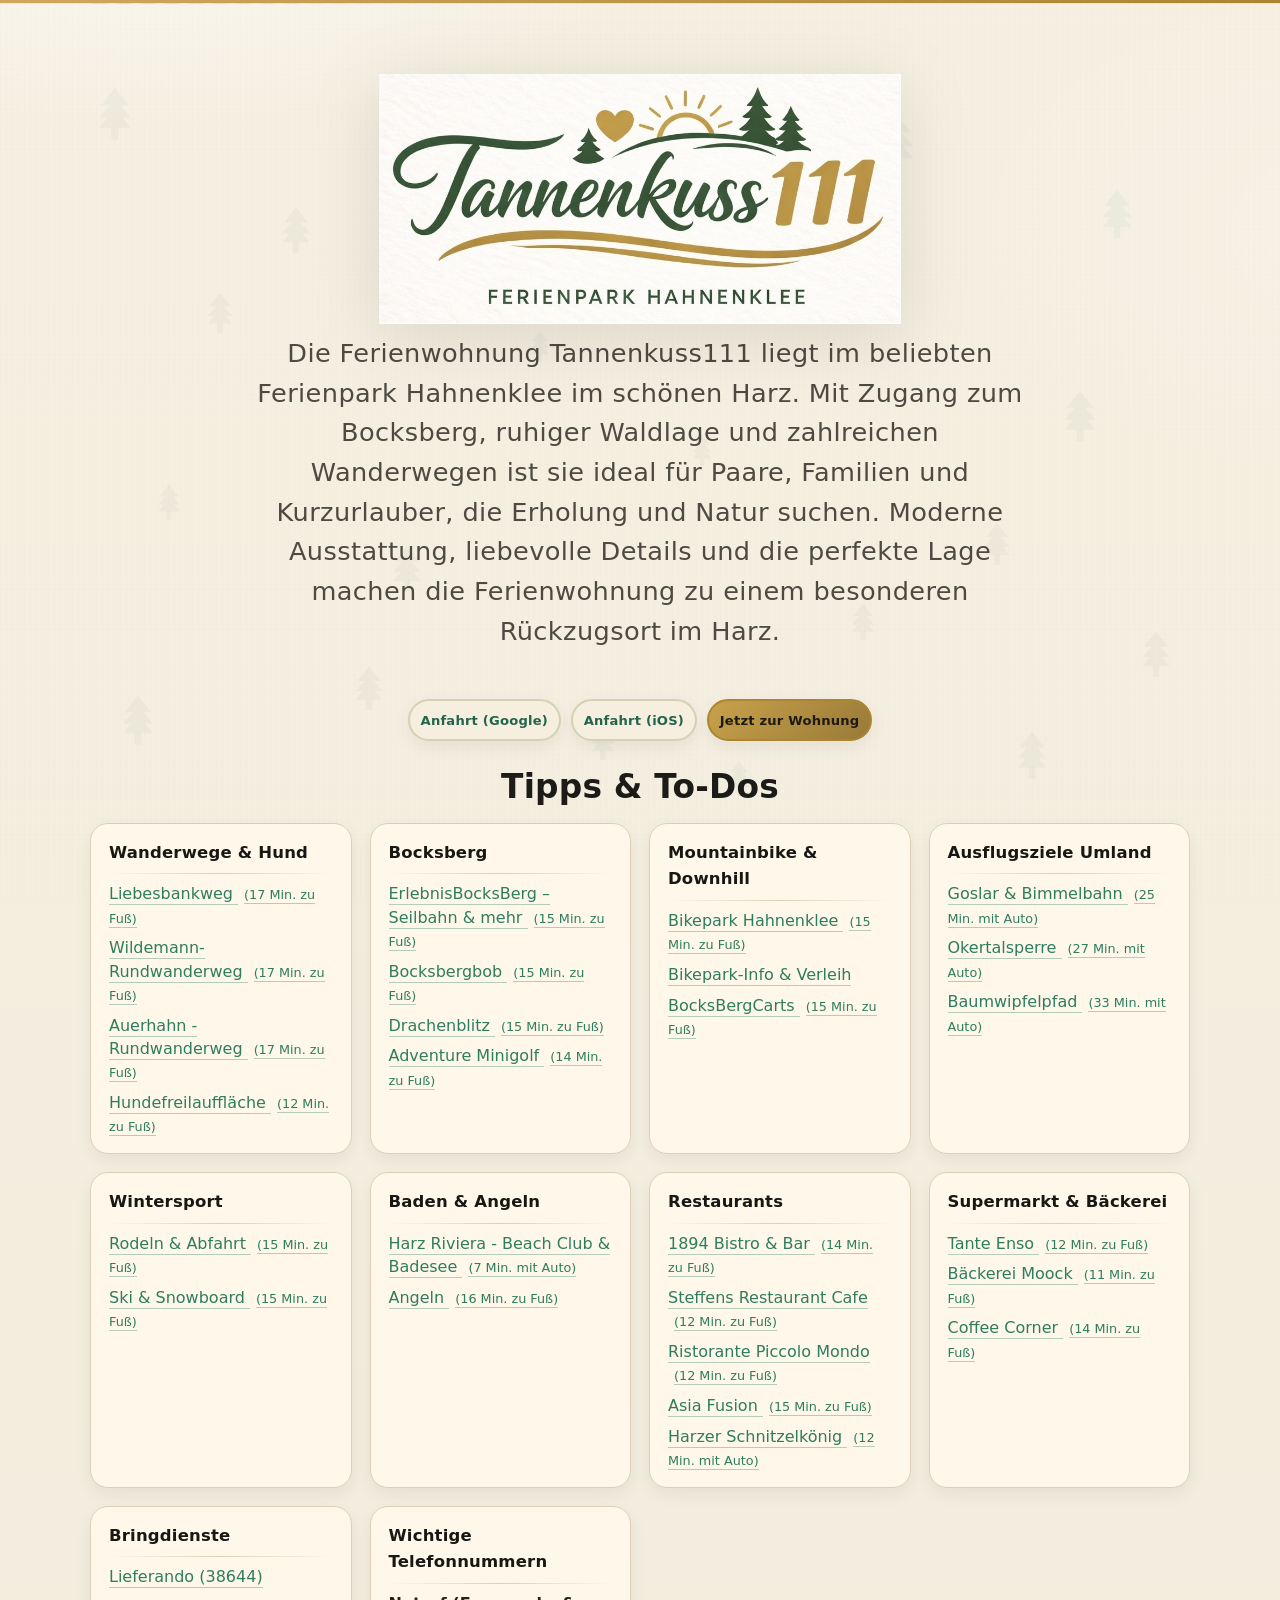
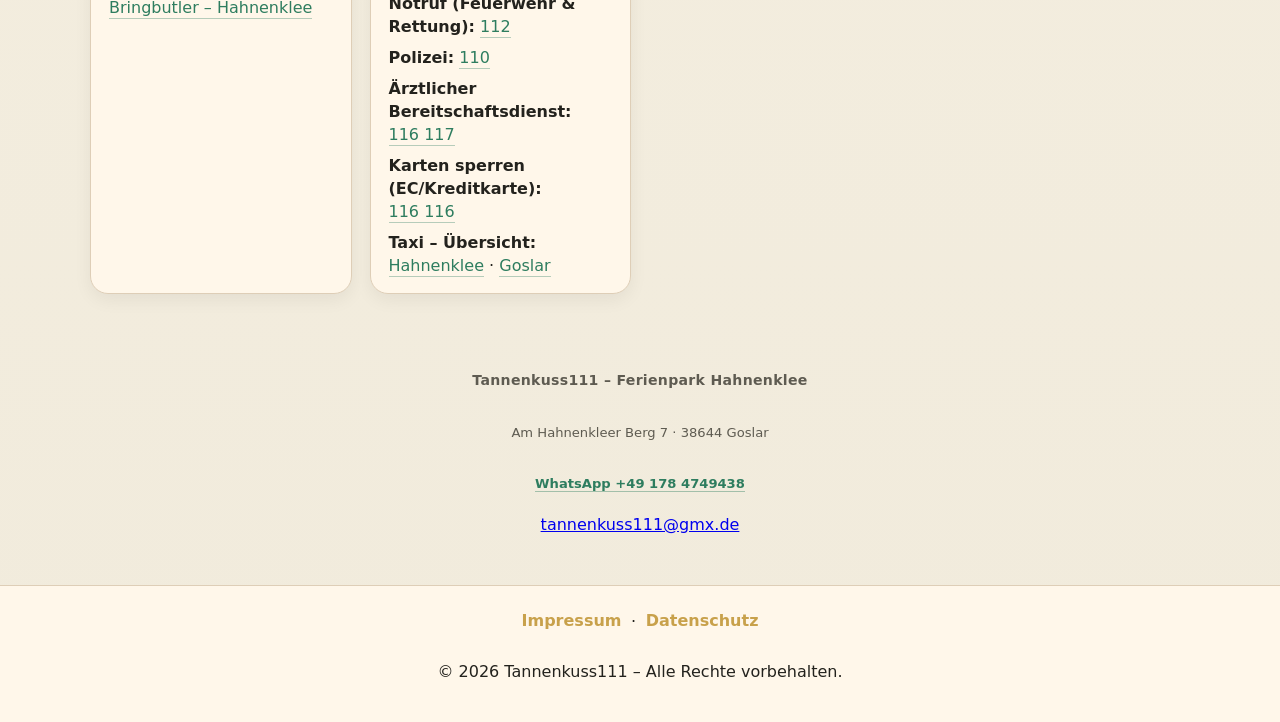
==== commit f5c45503: "Update print statement from 'Hello' to 'Goodbye'" ====
--- a/index.html
+++ b/index.html
@@ -54,7 +54,7 @@
 <p class="hero-text">
   Die Ferienwohnung Tannenkuss111 liegt im beliebten Ferienpark Hahnenklee im schönen Harz.  
   Mit Zugang zum Bocksberg, ruhiger Waldlage und zahlreichen Wanderwegen ist sie ideal für Paare, Familien und Kurzurlauber, die Erholung und Natur suchen.  
-  Moderne Ausstattung, liebevolle Details und die perfekte Lage machen die Ferienwohnung zu einem besonderen Rückzugsort im Harz.<BR>
+  Moderne Ausstattung, liebevolle Details und die perfekte Lage machen die Ferienwohnung zu einem besonderen Rückzugsort im Harz.
 </p>
   </div>
 </section>
@@ -367,6 +367,7 @@
         <p class="address-title">Tannenkuss111 – Ferienpark Hahnenklee</p>
         <p class="address-lines">Am Hahnenkleer Berg 7 · 38644 Goslar</p>
         <p class="wa"><a class="wa-link" href="https://wa.me/491784749438" target="_blank" rel="noopener">WhatsApp&nbsp;+49&nbsp;178&nbsp;4749438</a></p>
+        <a href="mailto:tannenkuss111@gmx.de">tannenkuss111@gmx.de</a>
       </div>
     </section>
   </main>
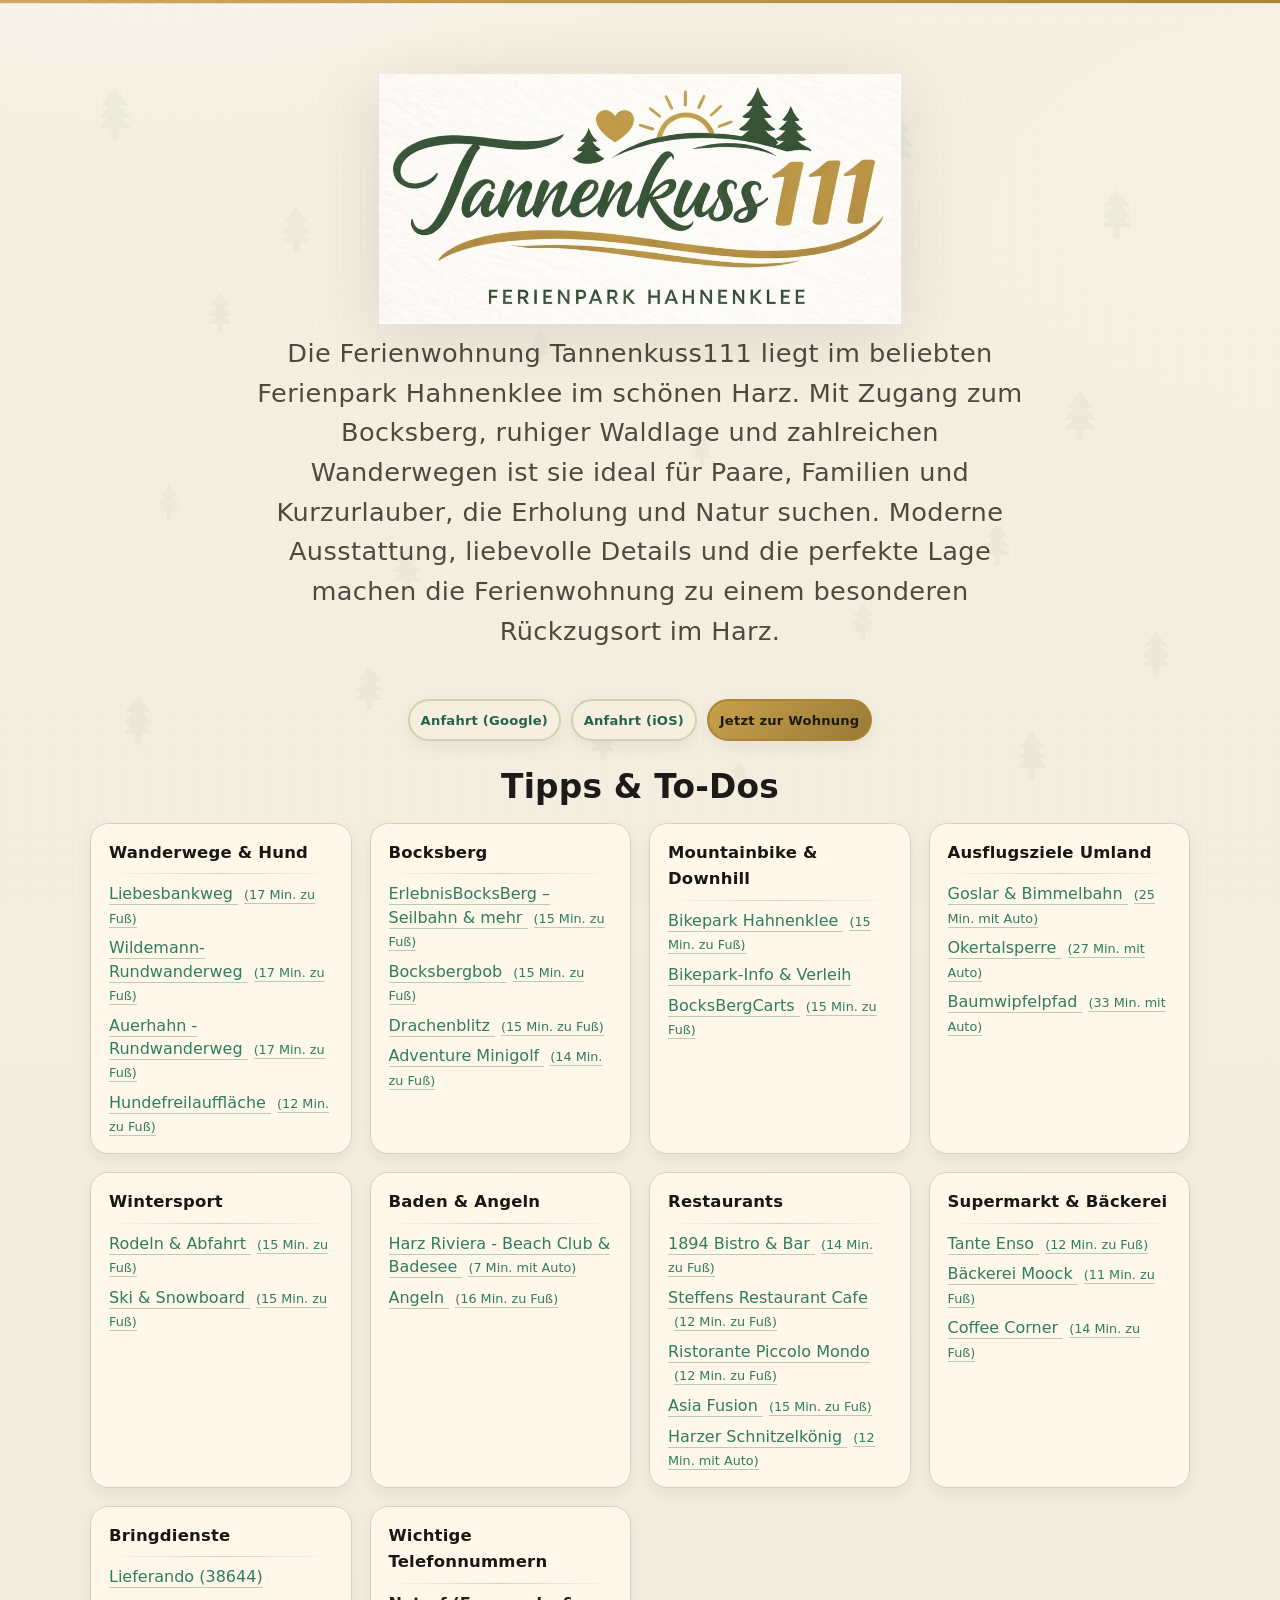
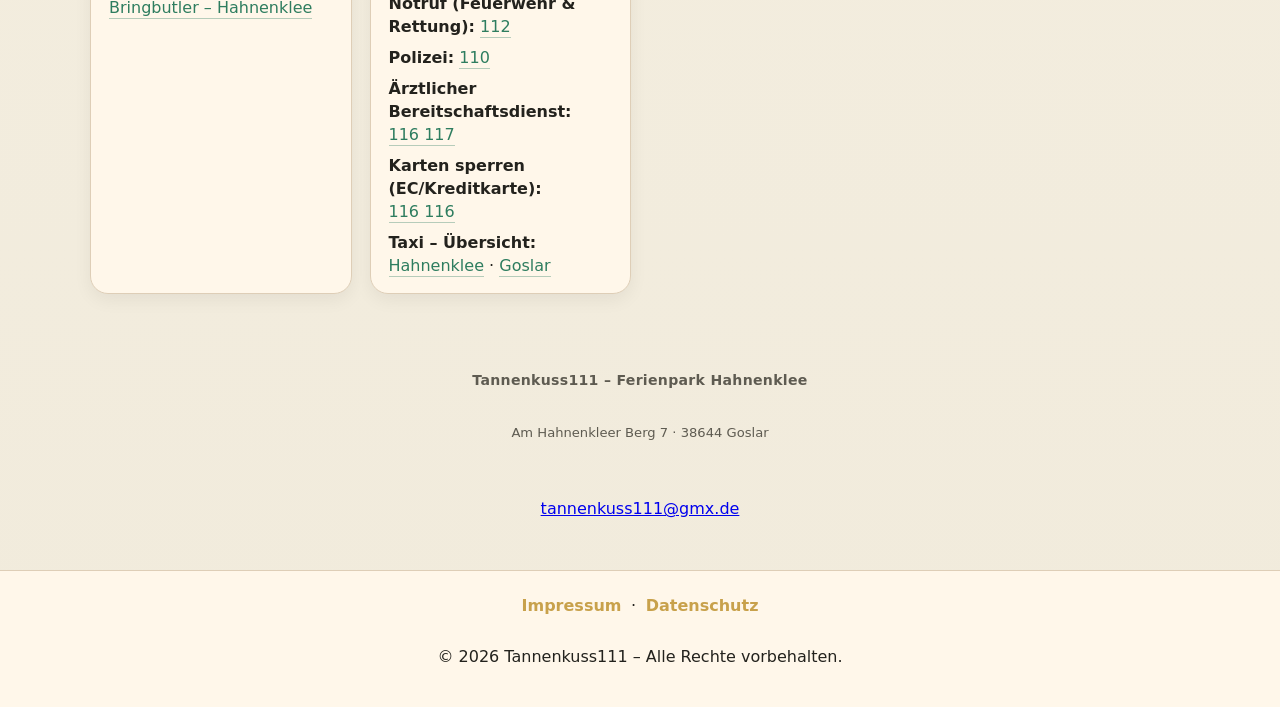
==== commit f35ea8cc: "Update print statement from 'Hello' to 'Goodbye'" ====
--- a/index.html
+++ b/index.html
@@ -366,7 +366,7 @@
       <div class="container address-inner">
         <p class="address-title">Tannenkuss111 – Ferienpark Hahnenklee</p>
         <p class="address-lines">Am Hahnenkleer Berg 7 · 38644 Goslar</p>
-        <p class="wa"><a class="wa-link" href="https://wa.me/491784749438" target="_blank" rel="noopener">WhatsApp&nbsp;+49&nbsp;178&nbsp;4749438</a></p>
+        </p>
         <a href="mailto:tannenkuss111@gmx.de">tannenkuss111@gmx.de</a>
       </div>
     </section>
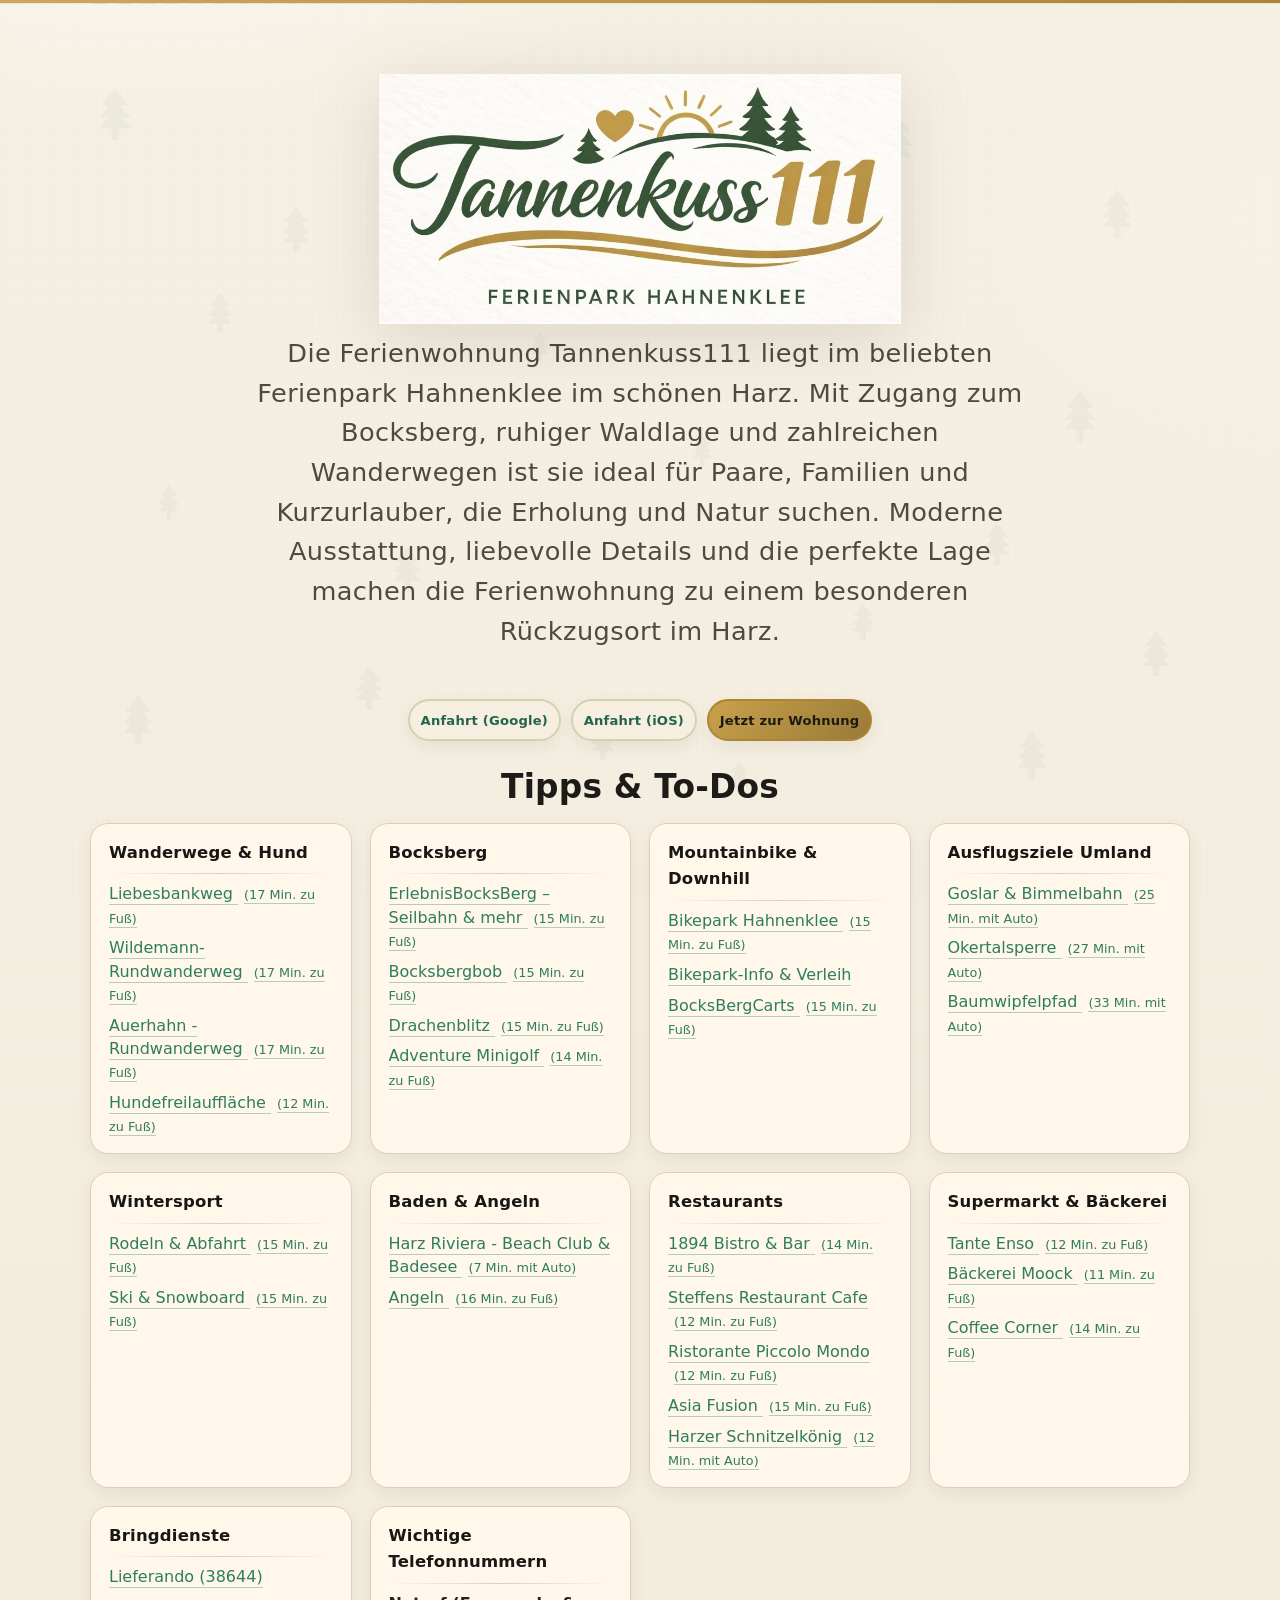
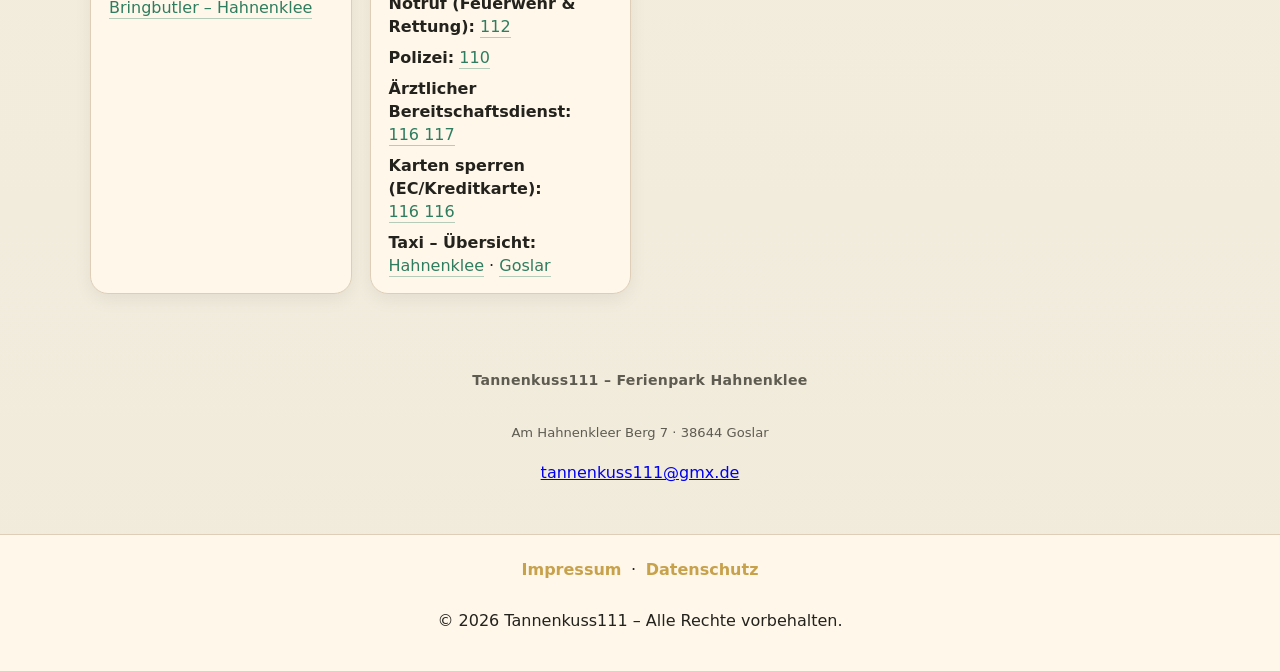
==== commit 10b5b134: "Update print statement from 'Hello' to 'Goodbye'" ====
--- a/index.html
+++ b/index.html
@@ -366,7 +366,6 @@
       <div class="container address-inner">
         <p class="address-title">Tannenkuss111 – Ferienpark Hahnenklee</p>
         <p class="address-lines">Am Hahnenkleer Berg 7 · 38644 Goslar</p>
-        </p>
         <a href="mailto:tannenkuss111@gmx.de">tannenkuss111@gmx.de</a>
       </div>
     </section>
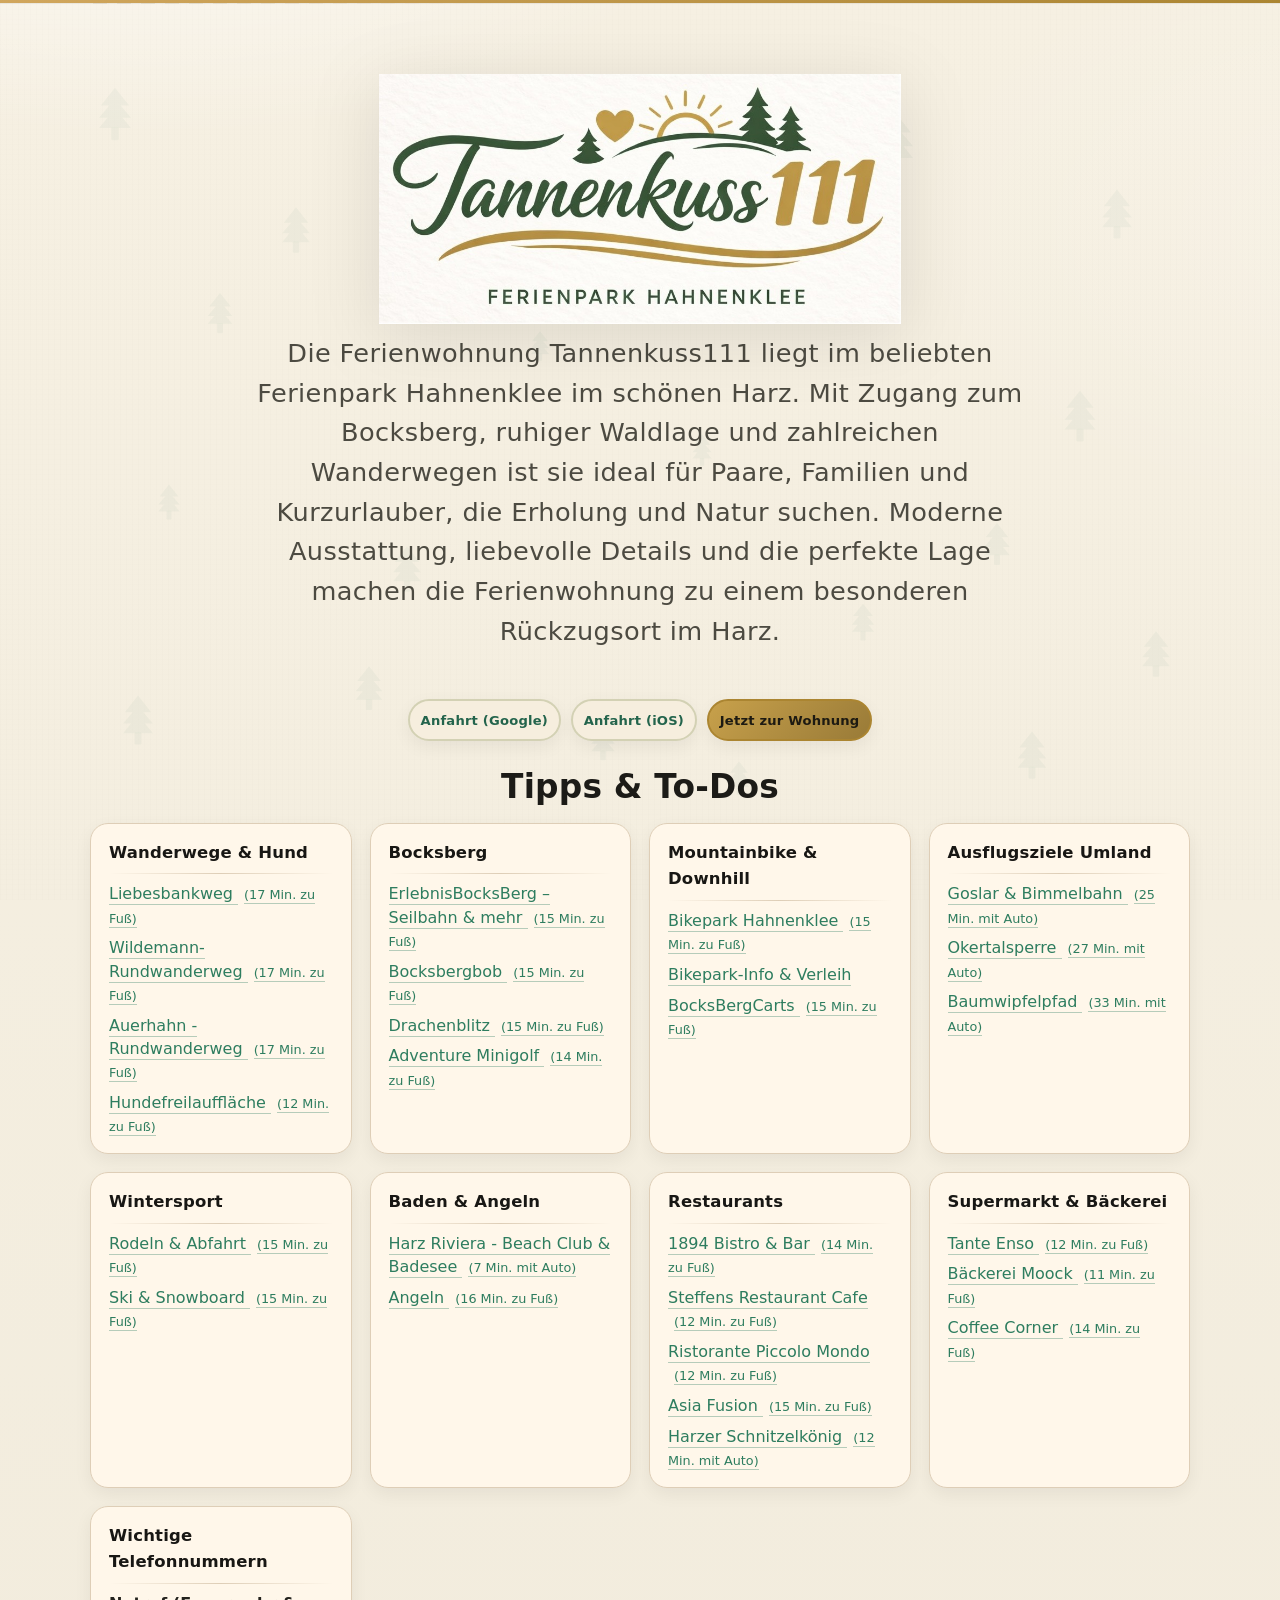
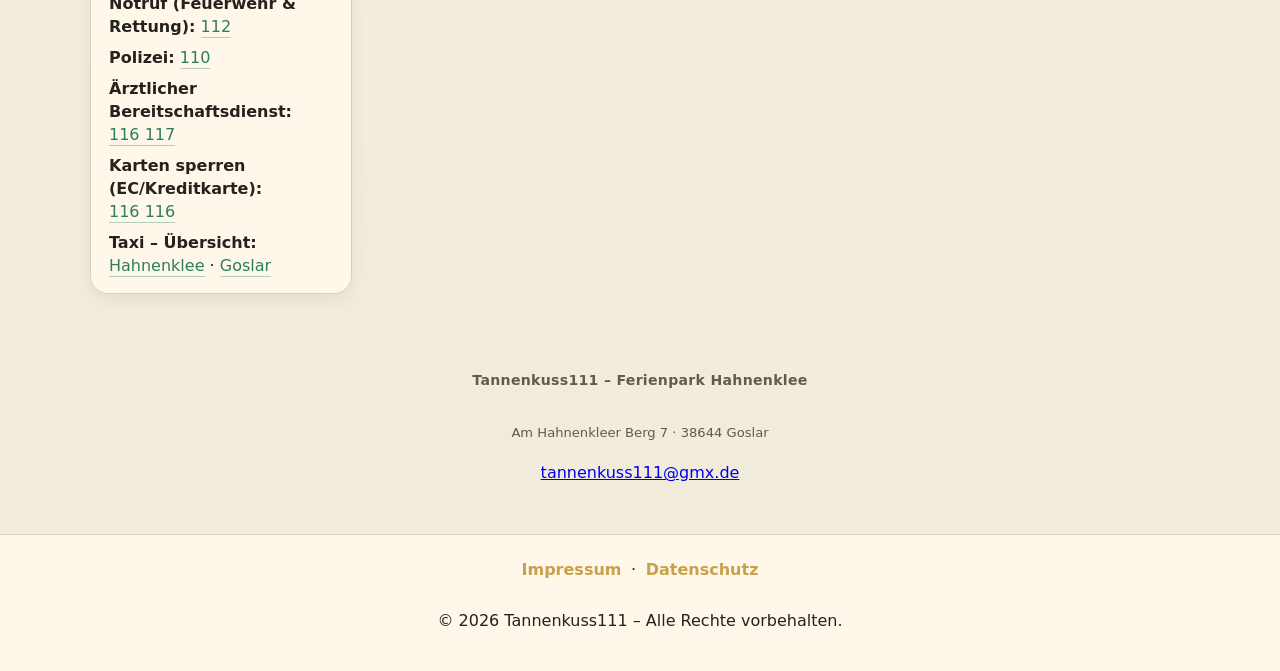
==== commit 3a8022d1: "Update print statement from 'Hello' to 'Goodbye'" ====
--- a/index.html
+++ b/index.html
@@ -330,18 +330,9 @@
     (14 Min. zu Fuß)
   </a>
 </li>
-            </ul>
-          </article>
-
-          <!-- Bringdienste -->
-          <article class="tip-card">
-            <h3>Bringdienste</h3>
-            <ul class="linklist">
-              <li><a href="https://www.lieferando.de/lieferservice/essen/braunschweig-goslar-38644" target="_blank" rel="noopener">Lieferando (38644)</a></li>
-              <li><a href="https://www.bringbutler.de/suchergebnis_poid_40242_plz_38644_city_Goslar%20Hahnenklee.php" target="_blank" rel="noopener">Bringbutler – Hahnenklee</a></li>
-            </ul>
-          </article>
-
+
+            </ul>
+          </article>
 
           <!-- Wichtige Telefonnummern -->
           <article class="tip-card">
